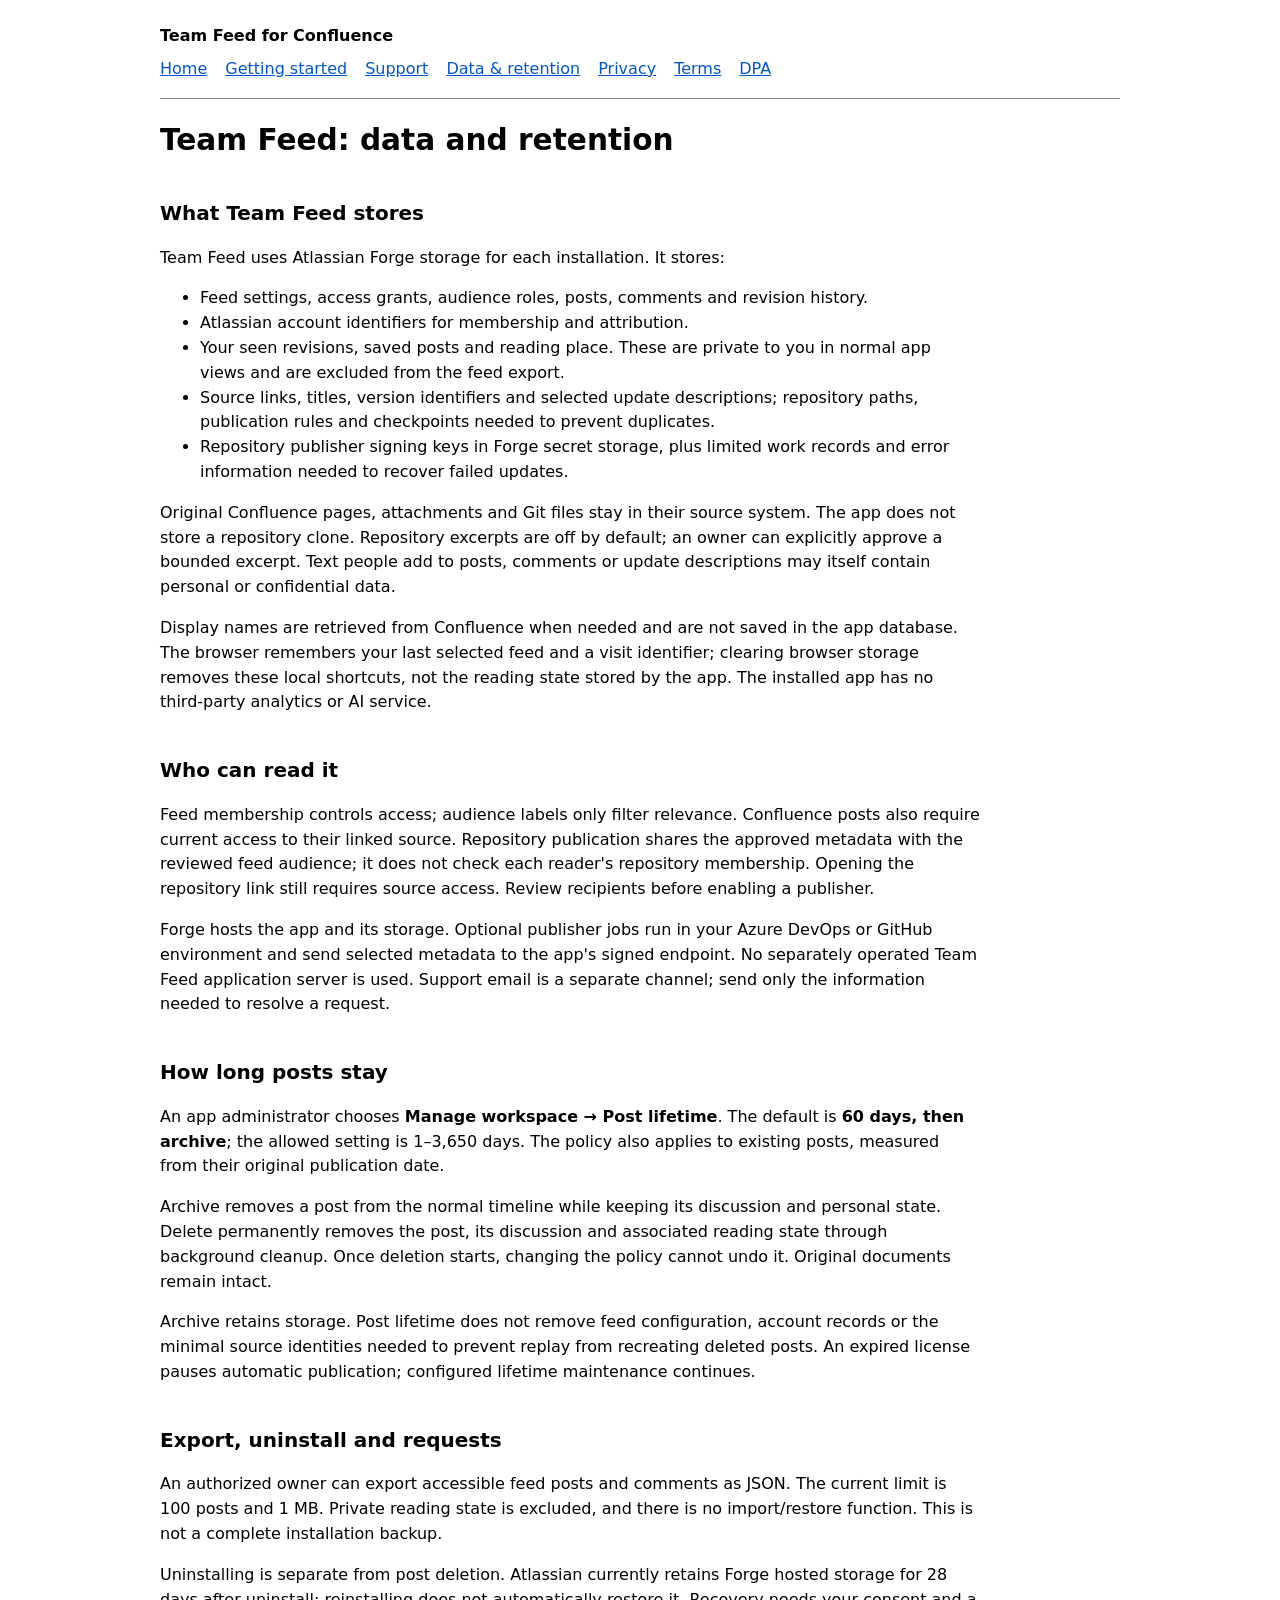
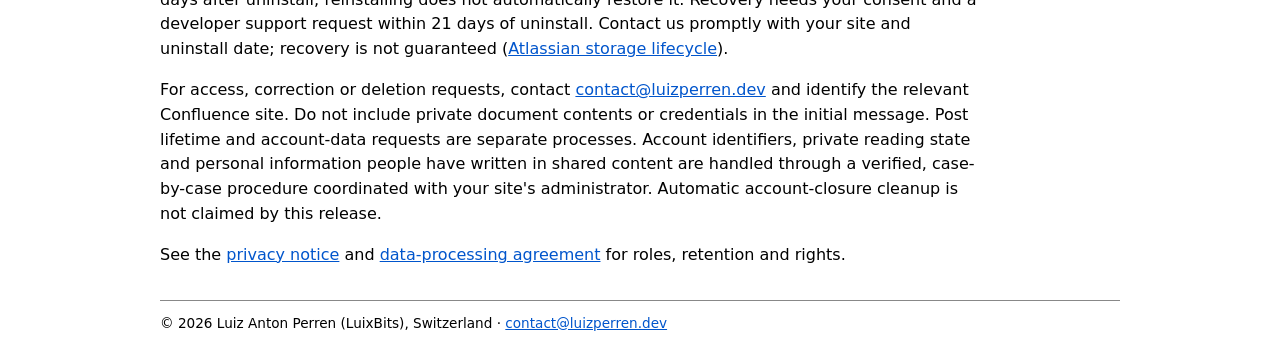
==== customer-data.html @ 7bfae978 "Team Feed public documentation site Public pages for the Marketplace listing: getting started, suppo" ====
<!doctype html>
<html lang="en"><head><meta charset="utf-8"><meta name="viewport" content="width=device-width,initial-scale=1"><title>Team Feed: data and retention</title><link rel="stylesheet" href="style.css"></head><body>
<header><p>Team Feed for Confluence</p><nav><a href="index.html">Home</a><a href="user-guide.html">Getting started</a><a href="support.html">Support</a><a href="customer-data.html">Data &amp; retention</a><a href="privacy-notice.html">Privacy</a><a href="customer-terms.html">Terms</a><a href="data-processing-agreement.html">DPA</a></nav></header>
<main>
<h1>Team Feed: data and retention</h1>
<h2>What Team Feed stores</h2>
<p>Team Feed uses Atlassian Forge storage for each installation. It stores:</p>
<ul>
<li>Feed settings, access grants, audience roles, posts, comments and revision
history.</li>
<li>Atlassian account identifiers for membership and attribution.</li>
<li>Your seen revisions, saved posts and reading place. These are private to you
in normal app views and are excluded from the feed export.</li>
<li>Source links, titles, version identifiers and selected update descriptions;
repository paths, publication rules and checkpoints needed to prevent
duplicates.</li>
<li>Repository publisher signing keys in Forge secret storage, plus limited work
records and error information needed to recover failed updates.</li>
</ul>
<p>Original Confluence pages, attachments and Git files stay in their source
system. The app does not store a repository clone. Repository excerpts are off by
default; an owner can explicitly approve a bounded excerpt. Text people add to
posts, comments or update descriptions may itself contain personal or
confidential data.</p>
<p>Display names are retrieved from Confluence when needed and are not saved in
the app database. The browser remembers your last selected feed and a visit
identifier; clearing browser storage removes these local shortcuts, not the
reading state stored by the app. The installed app has no third-party analytics
or AI service.</p>
<h2>Who can read it</h2>
<p>Feed membership controls access; audience labels only filter relevance.
Confluence posts also require current access to their linked source. Repository
publication shares the approved metadata with the reviewed feed audience; it does
not check each reader's repository membership. Opening the repository link still
requires source access. Review recipients before enabling a publisher.</p>
<p>Forge hosts the app and its storage. Optional publisher jobs run in your Azure
DevOps or GitHub environment and send selected metadata to the app's signed
endpoint. No separately operated Team Feed application server is used. Support
email is a separate channel; send only the information needed to resolve a
request.</p>
<h2>How long posts stay</h2>
<p>An app administrator chooses <strong>Manage workspace → Post lifetime</strong>.
The default is <strong>60 days, then archive</strong>; the allowed setting is
1–3,650 days. The policy also applies to existing posts, measured from their
original publication date.</p>
<p>Archive removes a post from the normal timeline while keeping its discussion
and personal state. Delete permanently removes the post, its discussion and
associated reading state through background cleanup. Once deletion starts,
changing the policy cannot undo it. Original documents remain intact.</p>
<p>Archive retains storage. Post lifetime does not remove feed configuration,
account records or the minimal source identities needed to prevent replay from
recreating deleted posts. An expired license pauses automatic publication;
configured lifetime maintenance continues.</p>
<h2>Export, uninstall and requests</h2>
<p>An authorized owner can export accessible feed posts and comments as JSON. The
current limit is 100 posts and 1 MB. Private reading state is excluded, and there
is no import/restore function. This is not a complete installation backup.</p>
<p>Uninstalling is separate from post deletion. Atlassian currently retains Forge
hosted storage for 28 days after uninstall; reinstalling does not automatically
restore it. Recovery needs your consent and a developer support request within
21 days of uninstall. Contact us promptly with your site and uninstall date;
recovery is not guaranteed
(<a href="https://developer.atlassian.com/platform/forge/storage-reference/">Atlassian storage lifecycle</a>).</p>
<p>For access, correction or deletion requests, contact
<a href="mailto:contact@luizperren.dev">contact@luizperren.dev</a> and identify
the relevant Confluence site. Do not include private document contents or
credentials in the initial message. Post lifetime and account-data requests are
separate processes. Account identifiers, private reading state and personal
information people have written in shared content are handled through a verified,
case-by-case procedure coordinated with your site's administrator. Automatic
account-closure cleanup is not claimed by this release.</p>
<p>See the <a href="privacy-notice.html">privacy notice</a> and
<a href="data-processing-agreement.html">data-processing agreement</a> for roles,
retention and rights.</p>
</main>
<footer>© 2026 Luiz Anton Perren (LuixBits), Switzerland · <a href="mailto:contact@luizperren.dev">contact@luizperren.dev</a></footer>
</body></html>
---- style.css ----
:root{color-scheme:light dark;font:16px/1.55 system-ui,sans-serif}
body{max-width:960px;margin:0 auto;padding:24px}
main{max-width:820px}
a{color:light-dark(#0055cc,#85b8ff)}
header{border-bottom:1px solid #888;padding-bottom:16px;margin-bottom:24px}
header p{margin:0 0 8px;font-weight:600}
nav{display:flex;flex-wrap:wrap;gap:8px 18px}
h1{font-size:1.85rem;line-height:1.2}
h2{font-size:1.25rem;margin-top:2em}
table{display:block;overflow:auto;border-collapse:collapse;font-size:.9rem}
td,th{border:1px solid #888;padding:8px;text-align:left;vertical-align:top}
code{overflow-wrap:anywhere}
img{max-width:100%;height:auto;border:1px solid #888;border-radius:4px}
footer{font-size:.85rem;margin-top:32px;border-top:1px solid #888;padding-top:12px}
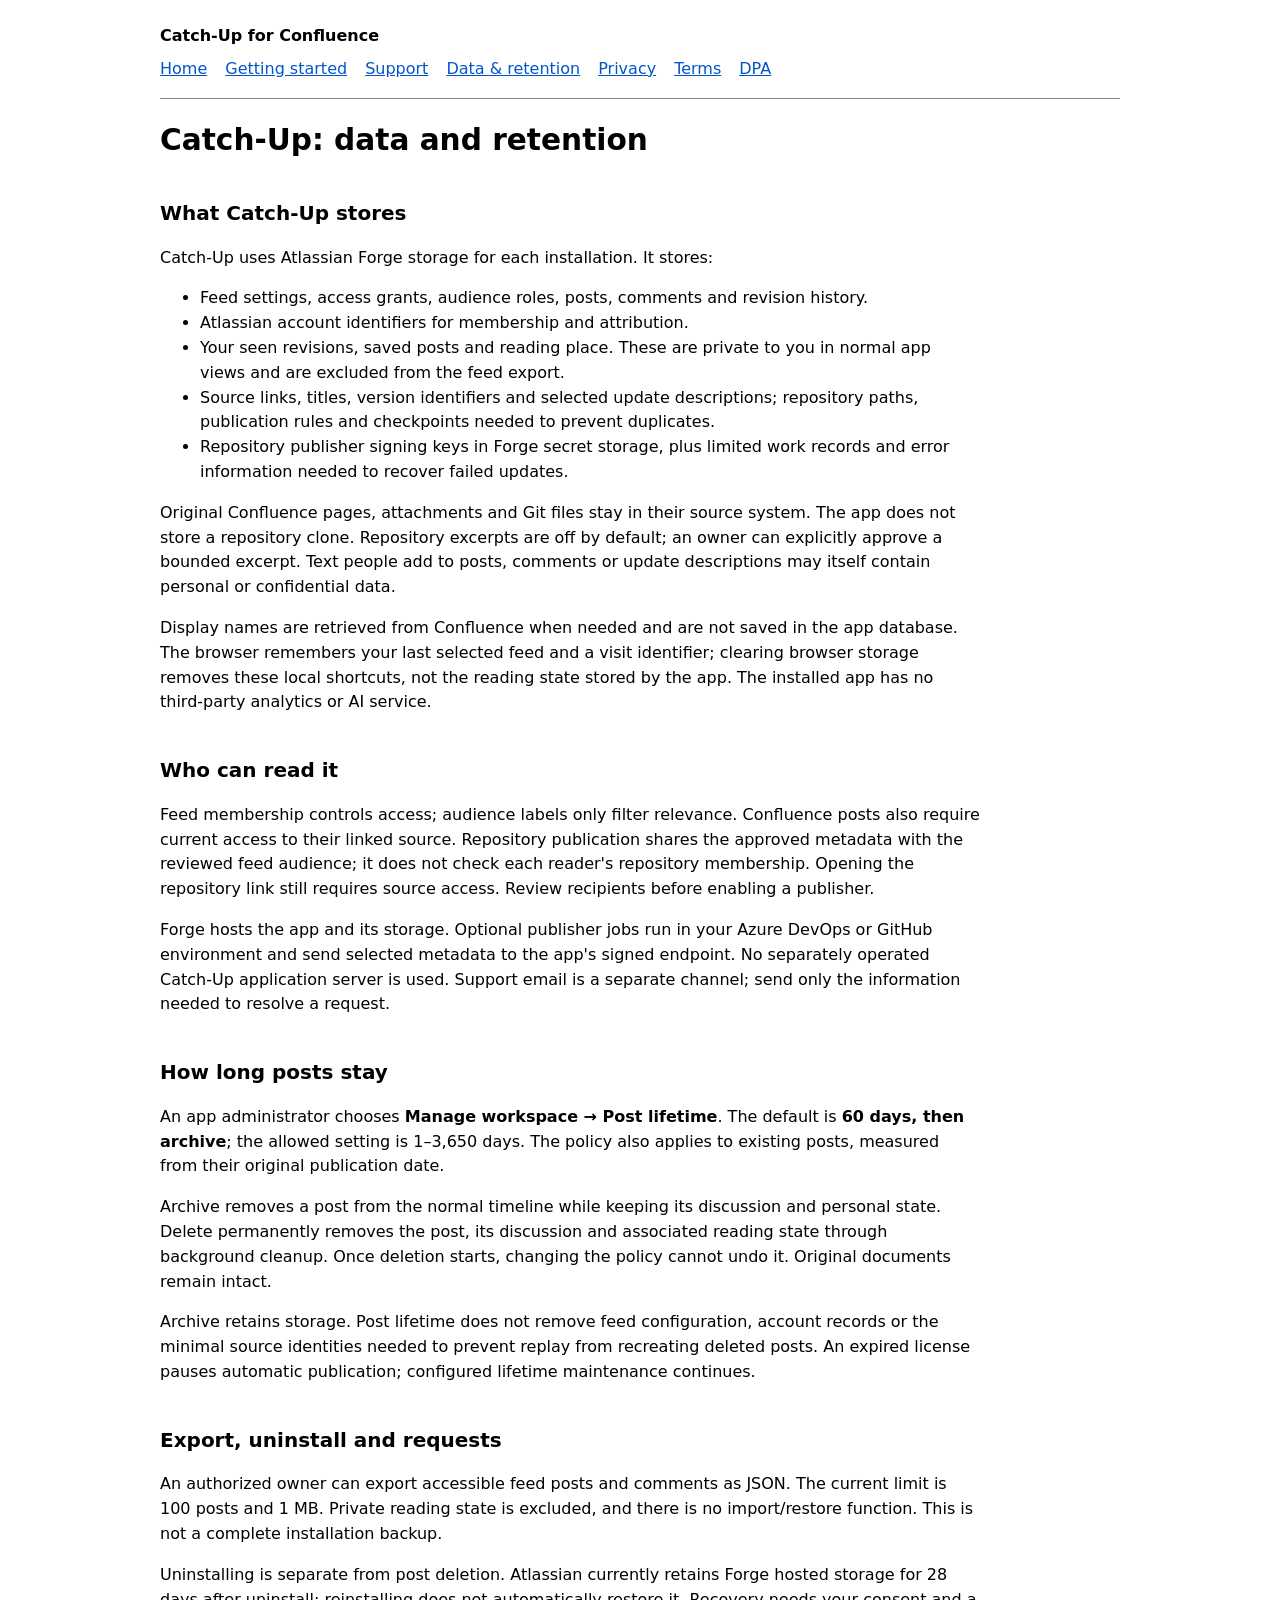
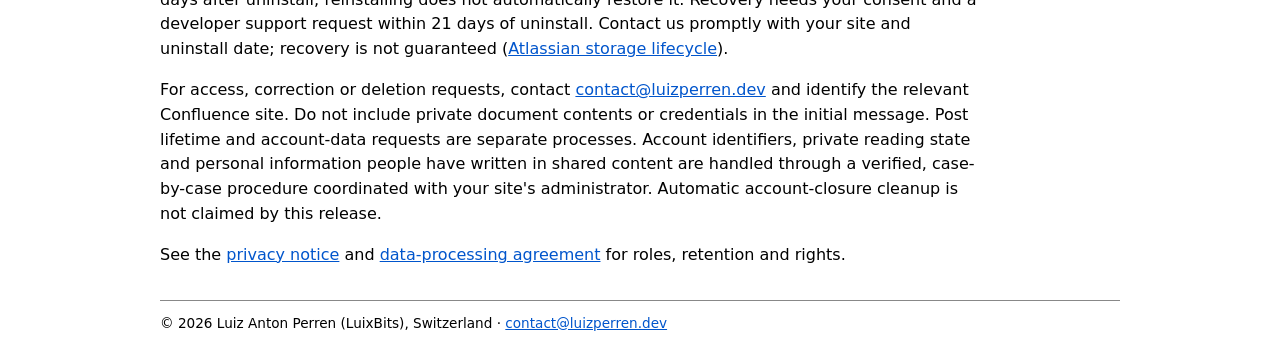
==== commit 8915bcd2: "Rename product to Catch-Up Co-Authored-By: Claude Fable 5 <noreply@anthropic.com>" ====
--- a/customer-data.html
+++ b/customer-data.html
@@ -1,10 +1,10 @@
 <!doctype html>
-<html lang="en"><head><meta charset="utf-8"><meta name="viewport" content="width=device-width,initial-scale=1"><title>Team Feed: data and retention</title><link rel="stylesheet" href="style.css"></head><body>
-<header><p>Team Feed for Confluence</p><nav><a href="index.html">Home</a><a href="user-guide.html">Getting started</a><a href="support.html">Support</a><a href="customer-data.html">Data &amp; retention</a><a href="privacy-notice.html">Privacy</a><a href="customer-terms.html">Terms</a><a href="data-processing-agreement.html">DPA</a></nav></header>
+<html lang="en"><head><meta charset="utf-8"><meta name="viewport" content="width=device-width,initial-scale=1"><title>Catch-Up: data and retention</title><link rel="stylesheet" href="style.css"></head><body>
+<header><p>Catch-Up for Confluence</p><nav><a href="index.html">Home</a><a href="user-guide.html">Getting started</a><a href="support.html">Support</a><a href="customer-data.html">Data &amp; retention</a><a href="privacy-notice.html">Privacy</a><a href="customer-terms.html">Terms</a><a href="data-processing-agreement.html">DPA</a></nav></header>
 <main>
-<h1>Team Feed: data and retention</h1>
-<h2>What Team Feed stores</h2>
-<p>Team Feed uses Atlassian Forge storage for each installation. It stores:</p>
+<h1>Catch-Up: data and retention</h1>
+<h2>What Catch-Up stores</h2>
+<p>Catch-Up uses Atlassian Forge storage for each installation. It stores:</p>
 <ul>
 <li>Feed settings, access grants, audience roles, posts, comments and revision
 history.</li>
@@ -35,7 +35,7 @@
 requires source access. Review recipients before enabling a publisher.</p>
 <p>Forge hosts the app and its storage. Optional publisher jobs run in your Azure
 DevOps or GitHub environment and send selected metadata to the app's signed
-endpoint. No separately operated Team Feed application server is used. Support
+endpoint. No separately operated Catch-Up application server is used. Support
 email is a separate channel; send only the information needed to resolve a
 request.</p>
 <h2>How long posts stay</h2>
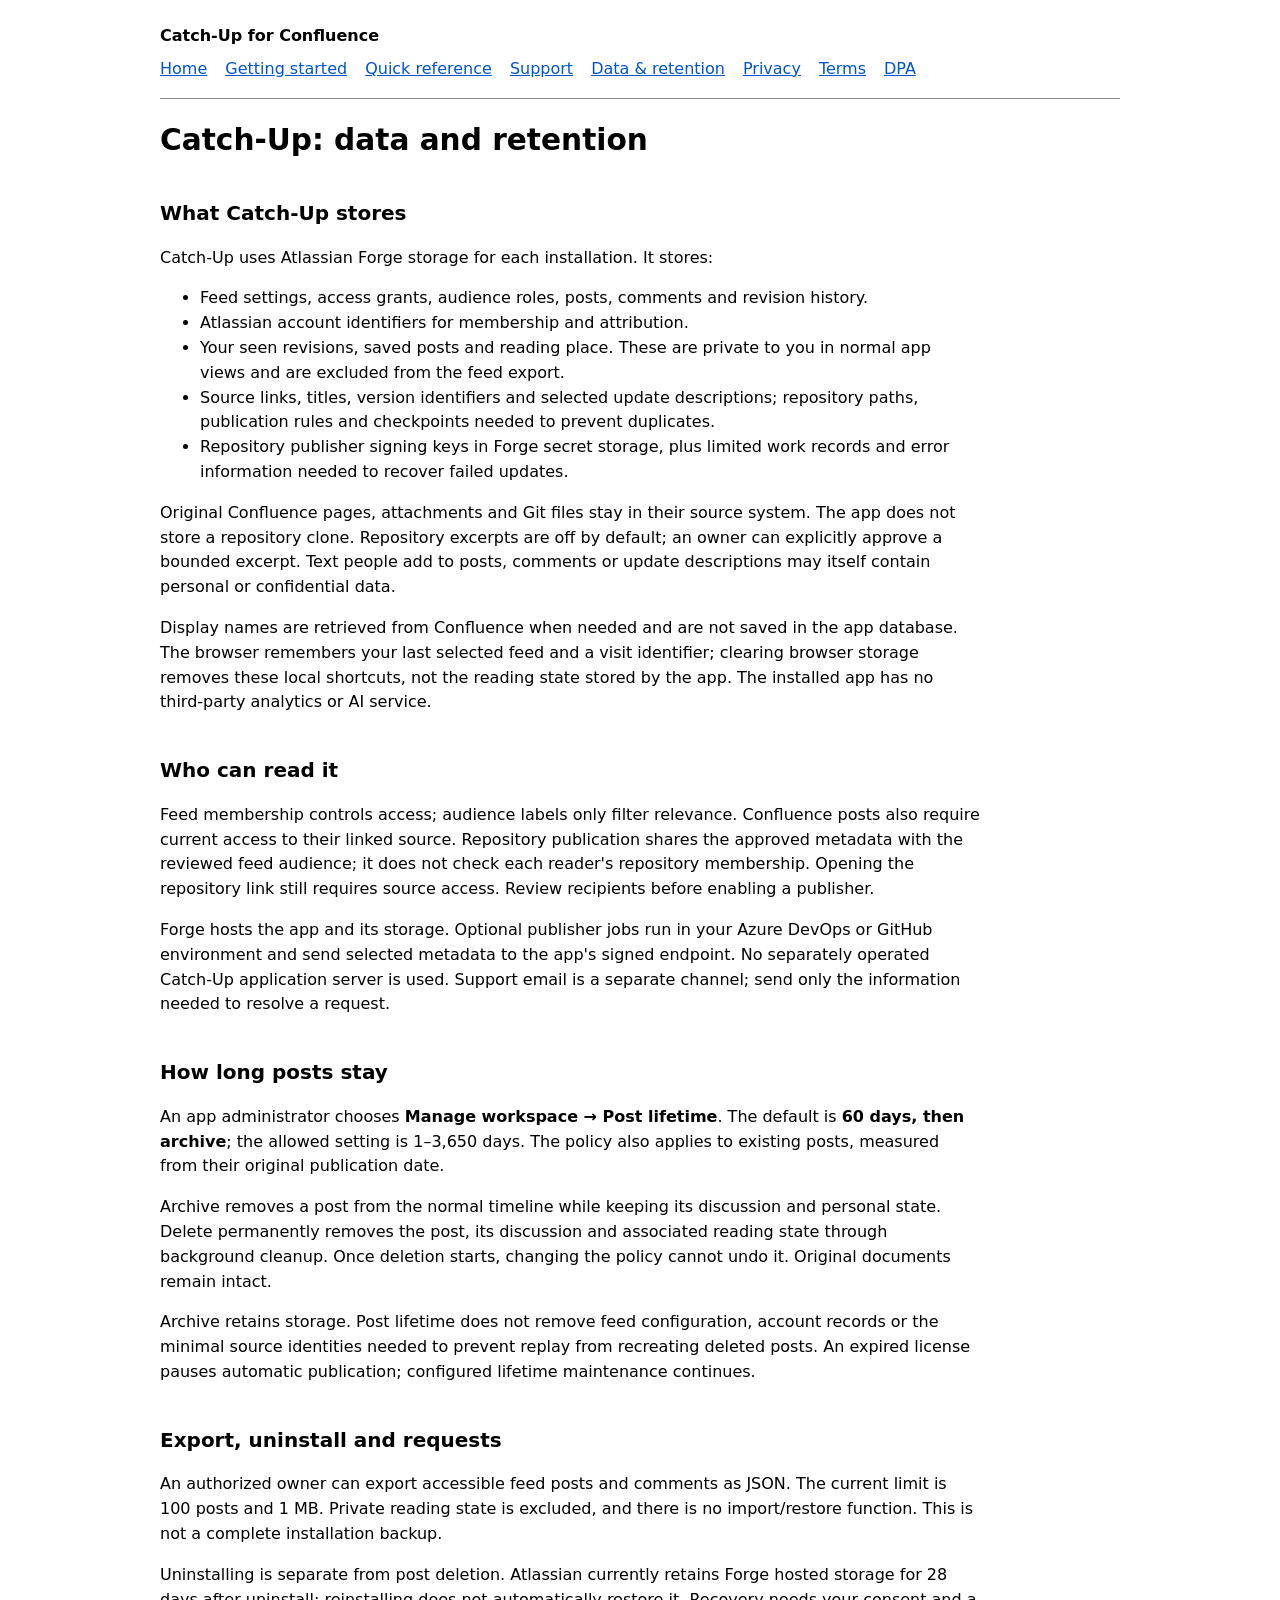
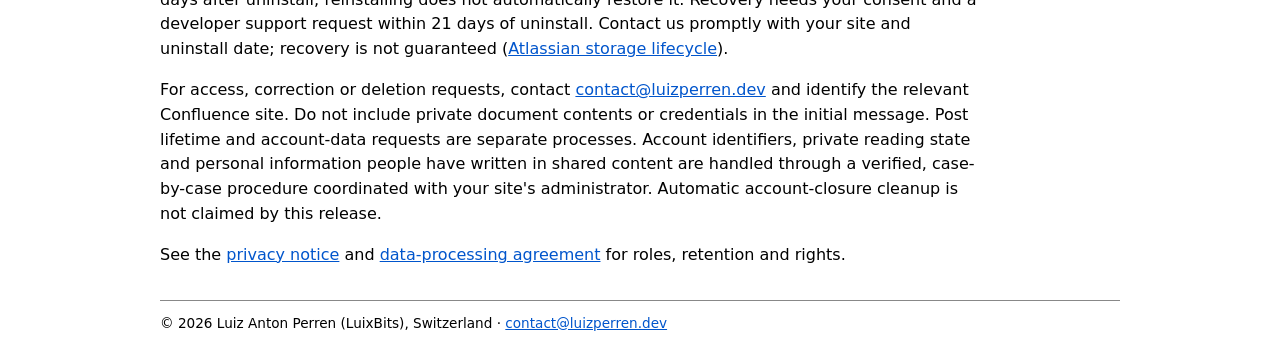
==== commit 4e358cd3: "Add quick-reference page (3-step setup, where-do-I table, FAQ); link YouTube tour" ====
--- a/customer-data.html
+++ b/customer-data.html
@@ -1,6 +1,6 @@
 <!doctype html>
 <html lang="en"><head><meta charset="utf-8"><meta name="viewport" content="width=device-width,initial-scale=1"><title>Catch-Up: data and retention</title><link rel="stylesheet" href="style.css"></head><body>
-<header><p>Catch-Up for Confluence</p><nav><a href="index.html">Home</a><a href="user-guide.html">Getting started</a><a href="support.html">Support</a><a href="customer-data.html">Data &amp; retention</a><a href="privacy-notice.html">Privacy</a><a href="customer-terms.html">Terms</a><a href="data-processing-agreement.html">DPA</a></nav></header>
+<header><p>Catch-Up for Confluence</p><nav><a href="index.html">Home</a><a href="user-guide.html">Getting started</a><a href="quick-reference.html">Quick reference</a><a href="support.html">Support</a><a href="customer-data.html">Data &amp; retention</a><a href="privacy-notice.html">Privacy</a><a href="customer-terms.html">Terms</a><a href="data-processing-agreement.html">DPA</a></nav></header>
 <main>
 <h1>Catch-Up: data and retention</h1>
 <h2>What Catch-Up stores</h2>
